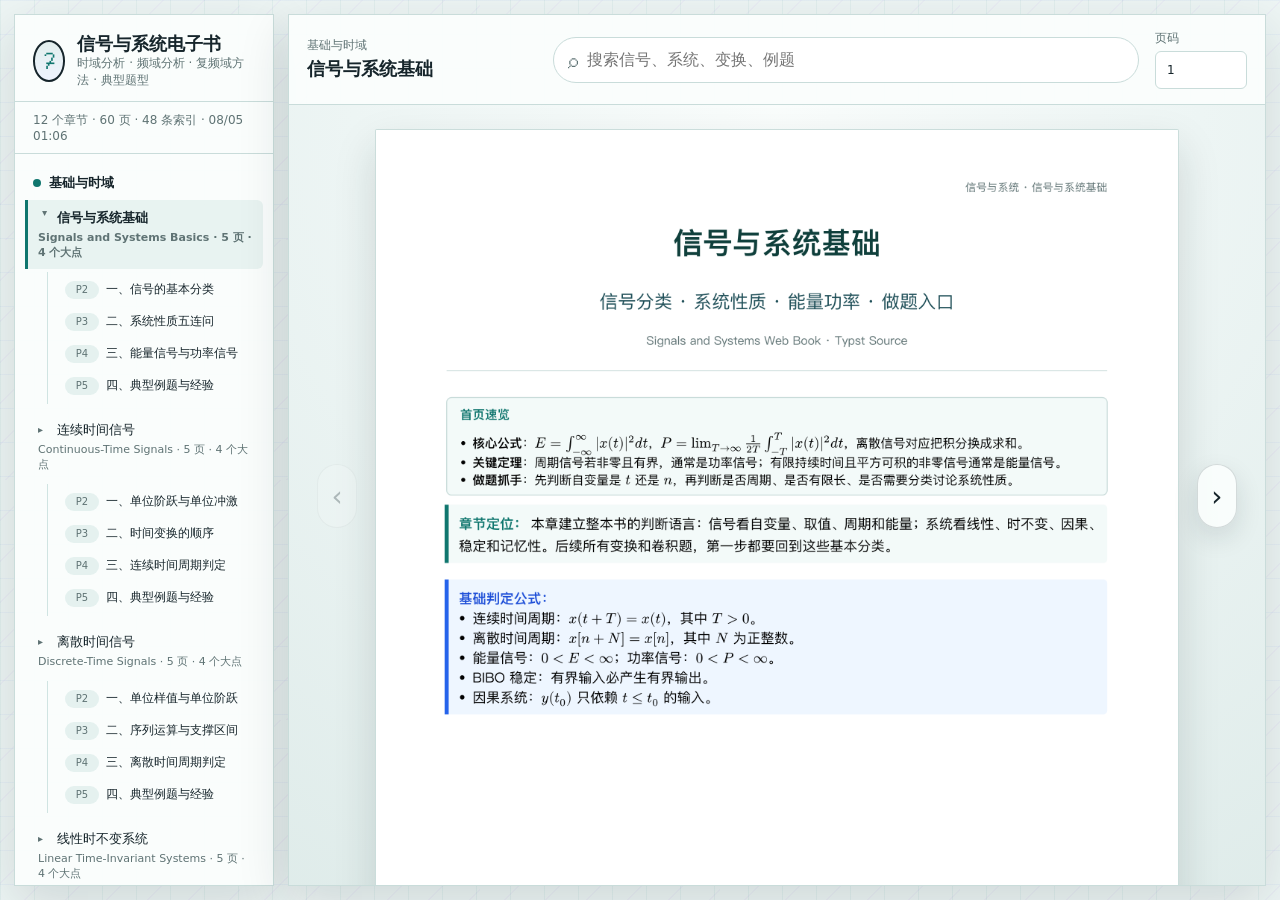
==== ebook/index.html @ aab7382a "Publish signals and systems ebook" ====
<!doctype html>
<html lang="zh-CN">
  <head>
    <meta charset="utf-8" />
    <meta name="viewport" content="width=device-width, initial-scale=1" />
    <title>信号与系统电子书</title>
    <link rel="stylesheet" href="./style.css?v=20260805-signals-systems-v2" />
  </head>
  <body>
    <div class="app-shell">
      <aside class="library-panel" aria-label="电子书目录">
        <header class="brand">
          <div class="brand-mark" aria-hidden="true">ℱ</div>
          <div>
            <h1>信号与系统电子书</h1>
            <p id="bookSubtitle">时域分析 · 频域分析 · 复频域方法</p>
          </div>
        </header>
        <div class="library-meta" id="libraryMeta"></div>
        <nav class="toc" id="toc" aria-label="章节目录"></nav>
      </aside>

      <main class="reader-panel">
        <header class="reader-toolbar">
          <div class="reader-title">
            <p class="eyebrow" id="currentCategory">目录</p>
            <h2 id="currentTitle">正在加载</h2>
          </div>
          <div class="toolbar-search" id="searchBox">
            <label class="search-field" for="searchInput">
              <span aria-hidden="true">⌕</span>
              <input id="searchInput" type="search" autocomplete="off" placeholder="搜索信号、系统、变换、例题" />
            </label>
            <div class="search-popover" id="searchPopover">
              <div class="subject-tabs" id="subjectTabs" role="list"></div>
              <div class="search-summary" id="searchSummary"></div>
              <div class="search-results" id="searchResults"></div>
            </div>
          </div>
          <div class="reader-actions">
            <label class="page-jump">
              <span>页码</span>
              <input id="pageInput" type="number" min="1" value="1" />
            </label>
          </div>
        </header>
        <section class="viewer-wrap" id="viewerWrap" aria-label="电子书阅读区">
          <div class="paper-stage" id="paperStage">
            <button class="page-nav-button page-nav-button--prev" id="prevPageButton" type="button" title="上一页">‹</button>
            <div class="page-stack" id="pageStack" aria-label="连续页面"></div>
            <button class="page-nav-button page-nav-button--next" id="nextPageButton" type="button" title="下一页">›</button>
          </div>
        </section>
      </main>
    </div>

    <script src="./data.js?v=20260805-signals-systems-v2"></script>
    <script src="./app.js?v=20260805-signals-systems-v2" defer></script>
  </body>
</html>
---- ebook/style.css ----
:root {
  color-scheme: light;
  --paper: #edf5f4;
  --surface: #fbfefd;
  --ink: #16252b;
  --muted: #5f7374;
  --line: #c9dcda;
  --blue: #2563eb;
  --amber: #d97706;
  --green: #0f766e;
  --red: #dc2626;
  --violet: #7c3aed;
  --shadow: 0 16px 48px rgba(18, 37, 43, 0.14);
  font-family: "PingFang SC", "Hiragino Sans GB", "Microsoft YaHei", system-ui, sans-serif;
}

* {
  box-sizing: border-box;
}

body {
  margin: 0;
  min-height: 100vh;
  background:
    linear-gradient(90deg, rgba(15, 118, 110, 0.055) 1px, transparent 1px),
    linear-gradient(180deg, rgba(37, 99, 235, 0.045) 1px, transparent 1px),
    repeating-linear-gradient(135deg, transparent 0 28px, rgba(124, 58, 237, 0.035) 28px 29px),
    var(--paper);
  background-size: 34px 34px, 34px 34px, 240px 240px, auto;
  color: var(--ink);
}

button,
input {
  font: inherit;
}

button {
  border: 1px solid var(--ink);
  background: var(--ink);
  color: #fbfefd;
  min-height: 36px;
  border-radius: 6px;
  padding: 0 13px;
  cursor: pointer;
}

button:hover,
button:focus-visible {
  transform: translateY(-1px);
  box-shadow: 0 8px 18px rgba(18, 37, 43, 0.17);
}

input {
  width: 100%;
  border: 1px solid var(--line);
  border-radius: 6px;
  background: #fff;
  color: var(--ink);
  min-height: 38px;
  padding: 0 11px;
  outline: none;
}

input:focus {
  border-color: var(--blue);
  box-shadow: 0 0 0 3px rgba(37, 99, 235, 0.12);
}

.app-shell {
  display: grid;
  grid-template-columns: minmax(260px, 20vw) minmax(680px, 1fr);
  gap: 14px;
  height: 100vh;
  padding: 14px;
}

.library-panel,
.reader-panel {
  min-height: 0;
  background: rgba(251, 254, 253, 0.94);
  border: 1px solid var(--line);
  box-shadow: var(--shadow);
}

.library-panel {
  display: flex;
  flex-direction: column;
  overflow: hidden;
}

.brand {
  display: flex;
  gap: 12px;
  align-items: center;
  padding: 18px 18px 12px;
  border-bottom: 1px solid var(--line);
}

.brand-mark {
  display: grid;
  width: 42px;
  height: 42px;
  place-items: center;
  border: 2px solid var(--ink);
  border-radius: 50%;
  background:
    linear-gradient(180deg, rgba(15, 118, 110, 0.12), rgba(37, 99, 235, 0.08)),
    #fff;
  font-size: 26px;
  font-family: Georgia, "Times New Roman", serif;
  color: var(--green);
}

.brand h1 {
  margin: 0;
  font-size: 18px;
  line-height: 1.2;
}

.brand p,
.eyebrow,
.library-meta,
.search-summary {
  margin: 0;
  color: var(--muted);
  font-size: 12px;
}

.library-meta {
  padding: 10px 18px;
  border-bottom: 1px solid var(--line);
}

.toc {
  overflow: auto;
  padding: 8px 10px 16px;
}

.category-block {
  margin-top: 8px;
}

.category-title {
  display: flex;
  align-items: center;
  gap: 8px;
  margin: 12px 8px 8px;
  font-size: 13px;
  font-weight: 700;
}

.category-dot {
  width: 8px;
  height: 8px;
  border-radius: 50%;
  background: var(--blue);
}

.toc-document {
  margin: 2px 0;
}

.toc-button {
  display: block;
  width: 100%;
  border: 0;
  border-left: 3px solid transparent;
  border-radius: 0 6px 6px 0;
  background: transparent;
  color: var(--ink);
  text-align: left;
  padding: 9px 10px;
  min-height: 0;
  box-shadow: none;
}

.toc-main-row {
  display: grid;
  grid-template-columns: 14px 1fr;
  gap: 5px;
  align-items: start;
}

.toc-chevron {
  color: var(--muted);
  font-size: 10px;
  line-height: 18px;
  transition: transform 120ms ease;
}

.toc-document.is-expanded .toc-chevron {
  transform: rotate(90deg);
}

.toc-button:hover,
.toc-button:focus-visible,
.toc-button.is-active {
  background: rgba(15, 118, 110, 0.075);
  transform: none;
  box-shadow: none;
}

.toc-button.is-active {
  border-left-color: var(--active-accent, var(--blue));
  font-weight: 700;
}

.toc-title {
  display: block;
  font-size: 13px;
  line-height: 1.35;
}

.toc-pages {
  display: block;
  margin-top: 3px;
  color: var(--muted);
  font-size: 11px;
}

.toc-sublist {
  display: grid;
  gap: 2px;
  margin: 3px 0 8px 22px;
  padding: 3px 0 3px 9px;
  border-left: 1px solid rgba(15, 118, 110, 0.18);
}

.toc-section-button {
  display: grid;
  grid-template-columns: 34px 1fr;
  align-items: start;
  gap: 7px;
  width: 100%;
  min-height: 0;
  padding: 6px 8px;
  border: 0;
  border-radius: 6px;
  background: transparent;
  color: var(--ink);
  text-align: left;
  box-shadow: none;
}

.toc-section-button:hover,
.toc-section-button:focus-visible,
.toc-section-button.is-active {
  background: rgba(15, 118, 110, 0.075);
  transform: none;
  box-shadow: none;
}

.toc-section-button.is-active {
  color: var(--active-accent, var(--blue));
  font-weight: 700;
}

.toc-section-page {
  display: inline-flex;
  align-items: center;
  justify-content: center;
  min-width: 30px;
  border-radius: 999px;
  background: rgba(15, 118, 110, 0.09);
  color: var(--muted);
  font-size: 10px;
  line-height: 18px;
}

.toc-section-button.is-active .toc-section-page {
  background: var(--active-accent, var(--blue));
  color: #fbfefd;
}

.toc-section-title {
  font-size: 12px;
  line-height: 1.45;
}

.reader-panel {
  display: flex;
  flex-direction: column;
  overflow: hidden;
}

.reader-toolbar {
  position: relative;
  z-index: 30;
  display: flex;
  align-items: center;
  justify-content: space-between;
  gap: 16px;
  padding: 15px 18px;
  border-bottom: 1px solid var(--line);
}

.reader-title {
  min-width: 230px;
  max-width: 32%;
}

.reader-toolbar h2 {
  margin: 3px 0 0;
  font-size: 18px;
  line-height: 1.35;
  overflow: hidden;
  text-overflow: ellipsis;
  white-space: nowrap;
}

.reader-actions {
  display: flex;
  align-items: end;
  gap: 10px;
}

.page-jump {
  display: grid;
  gap: 4px;
  width: 92px;
  color: var(--muted);
  font-size: 12px;
}

.viewer-wrap {
  position: relative;
  z-index: 1;
  flex: 1;
  min-height: 0;
  overflow: auto;
  background:
    radial-gradient(circle at top, rgba(251, 254, 253, 0.9), rgba(237, 245, 244, 0.84) 46%, rgba(219, 233, 231, 0.76)),
    var(--paper);
}

.paper-stage {
  position: relative;
  display: flex;
  align-items: flex-start;
  justify-content: center;
  min-height: 100%;
  padding: 34px 28px 52px;
}

.page-stack {
  display: grid;
  gap: 22px;
  width: min(100%, 1080px);
}

.page-sheet {
  position: relative;
  width: 100%;
  margin: 0;
  aspect-ratio: 210 / 297;
  contain: layout paint;
  content-visibility: auto;
  contain-intrinsic-size: 1080px 1528px;
  border: 1px solid rgba(201, 220, 218, 0.95);
  border-radius: 2px;
  background: #fff;
  box-shadow: 0 18px 42px rgba(18, 37, 43, 0.15);
  overflow: hidden;
}

.page-sheet::before {
  content: "正在加载页面";
  position: absolute;
  inset: 0;
  z-index: 1;
  display: grid;
  place-items: center;
  background:
    linear-gradient(105deg, rgba(255, 255, 255, 0) 32%, rgba(37, 99, 235, 0.06) 48%, rgba(255, 255, 255, 0) 64%),
    repeating-linear-gradient(0deg, #ffffff 0 34px, #eef7f6 34px 35px);
  background-size: 220% 100%, 100% 100%;
  color: rgba(95, 115, 116, 0.82);
  font-size: 13px;
  letter-spacing: 0;
  transition: opacity 140ms ease-out;
  animation: page-placeholder-sweep 1.8s ease-in-out infinite;
}

.page-sheet.is-loaded::before {
  opacity: 0;
  pointer-events: none;
}

.page-sheet.is-error::before {
  content: "页面加载失败";
  background: #fff5f7;
  color: var(--red);
  animation: none;
}

.page-image {
  position: relative;
  z-index: 2;
  display: block;
  width: 100%;
  height: 100%;
  object-fit: contain;
  background: #fff;
  opacity: 0;
  transition: opacity 120ms ease-out;
}

.page-image.is-loaded {
  opacity: 1;
}

.page-retry {
  position: absolute;
  z-index: 4;
  left: 50%;
  top: calc(50% + 34px);
  display: none;
  transform: translateX(-50%);
  border-color: var(--red);
  background: var(--red);
  box-shadow: 0 12px 28px rgba(220, 38, 38, 0.18);
}

.page-sheet.is-error .page-retry {
  display: inline-flex;
  align-items: center;
}

@keyframes page-placeholder-sweep {
  0% {
    background-position: 120% 0, 0 0;
  }
  100% {
    background-position: -120% 0, 0 0;
  }
}

.page-nav-button {
  position: sticky;
  top: 46%;
  z-index: 3;
  display: grid;
  place-items: center;
  width: 42px;
  height: 64px;
  min-height: 0;
  margin-top: 36vh;
  border: 1px solid rgba(18, 37, 43, 0.16);
  border-radius: 999px;
  background: rgba(251, 254, 253, 0.88);
  color: var(--ink);
  font-size: 28px;
  box-shadow: 0 10px 26px rgba(18, 37, 43, 0.12);
}

.page-nav-button:hover,
.page-nav-button:focus-visible {
  background: #fff;
}

.page-nav-button:disabled {
  opacity: 0.28;
  cursor: default;
  transform: none;
  box-shadow: none;
}

.page-nav-button--prev {
  margin-right: 18px;
}

.page-nav-button--next {
  margin-left: 18px;
}

.toolbar-search {
  position: relative;
  flex: 1 1 560px;
  max-width: 760px;
  min-width: 280px;
}

.search-field {
  display: flex;
  align-items: center;
  gap: 9px;
  width: 100%;
  min-height: 46px;
  padding: 0 14px;
  border: 1px solid var(--line);
  border-radius: 999px;
  background: #fff;
  box-shadow: inset 0 0 0 1px rgba(255, 255, 255, 0.5);
}

.search-field span {
  color: var(--muted);
  font-size: 20px;
  line-height: 1;
}

.search-field input {
  min-height: 42px;
  border: 0;
  border-radius: 0;
  padding: 0;
  background: transparent;
}

.search-field input:focus {
  box-shadow: none;
}

.toolbar-search:focus-within .search-field,
.toolbar-search.is-open .search-field {
  border-color: var(--blue);
  box-shadow: 0 0 0 3px rgba(37, 99, 235, 0.12);
}

.search-popover {
  position: absolute;
  z-index: 20;
  top: calc(100% + 9px);
  left: 0;
  right: 0;
  display: none;
  max-height: min(58vh, 560px);
  overflow: auto;
  padding: 12px;
  border: 1px solid var(--line);
  border-radius: 12px;
  background: rgba(251, 254, 253, 0.98);
  box-shadow: 0 24px 60px rgba(18, 37, 43, 0.24);
}

.toolbar-search.is-open .search-popover {
  display: block;
}

.subject-tabs {
  display: flex;
  flex-wrap: wrap;
  gap: 8px;
  margin-top: 12px;
}

.subject-tab {
  border: 1px solid var(--line);
  background: #fff;
  color: var(--ink);
  min-height: 30px;
  border-radius: 999px;
  padding: 0 10px;
  box-shadow: none;
}

.subject-tab:hover,
.subject-tab:focus-visible,
.subject-tab.is-active {
  transform: none;
  box-shadow: none;
  border-color: var(--tab-accent, var(--ink));
}

.subject-tab.is-active {
  color: #fff;
  background: var(--tab-accent, var(--ink));
}

.search-summary {
  margin-top: 14px;
  min-height: 18px;
}

.search-results {
  overflow: auto;
  margin: 10px 0 0;
  padding: 0 4px 8px;
}

.result-item {
  width: 100%;
  border: 1px solid var(--line);
  border-left: 4px solid var(--result-accent, var(--blue));
  border-radius: 8px;
  background: #fff;
  color: var(--ink);
  padding: 11px 12px;
  margin-bottom: 10px;
  text-align: left;
  min-height: 0;
  box-shadow: none;
}

.result-item:hover,
.result-item:focus-visible {
  transform: none;
  box-shadow: 0 8px 18px rgba(18, 37, 43, 0.1);
}

.result-title {
  display: block;
  font-weight: 700;
  line-height: 1.35;
}

.result-meta {
  display: block;
  margin-top: 4px;
  color: var(--muted);
  font-size: 12px;
}

.result-snippet {
  display: block;
  margin-top: 8px;
  color: #403c36;
  font-size: 13px;
  line-height: 1.55;
}

mark {
  background: rgba(217, 119, 6, 0.26);
  color: inherit;
  padding: 0 2px;
  border-radius: 3px;
}

.empty-state {
  padding: 18px 4px;
  color: var(--muted);
  font-size: 13px;
  line-height: 1.6;
}

@media (max-width: 1180px) {
  .app-shell {
    grid-template-columns: 245px minmax(420px, 1fr);
  }
}

@media (max-width: 780px) {
  .app-shell {
    display: flex;
    flex-direction: column;
    height: auto;
    min-height: 100vh;
  }

  .library-panel {
    max-height: 360px;
  }

  .reader-panel {
    min-height: 72vh;
  }

  .reader-toolbar {
    align-items: stretch;
    flex-direction: column;
  }

  .reader-title {
    max-width: none;
  }

  .reader-actions {
    justify-content: space-between;
  }

  .toolbar-search {
    max-width: none;
    min-width: 0;
  }

  .search-popover {
    max-height: 52vh;
  }
}
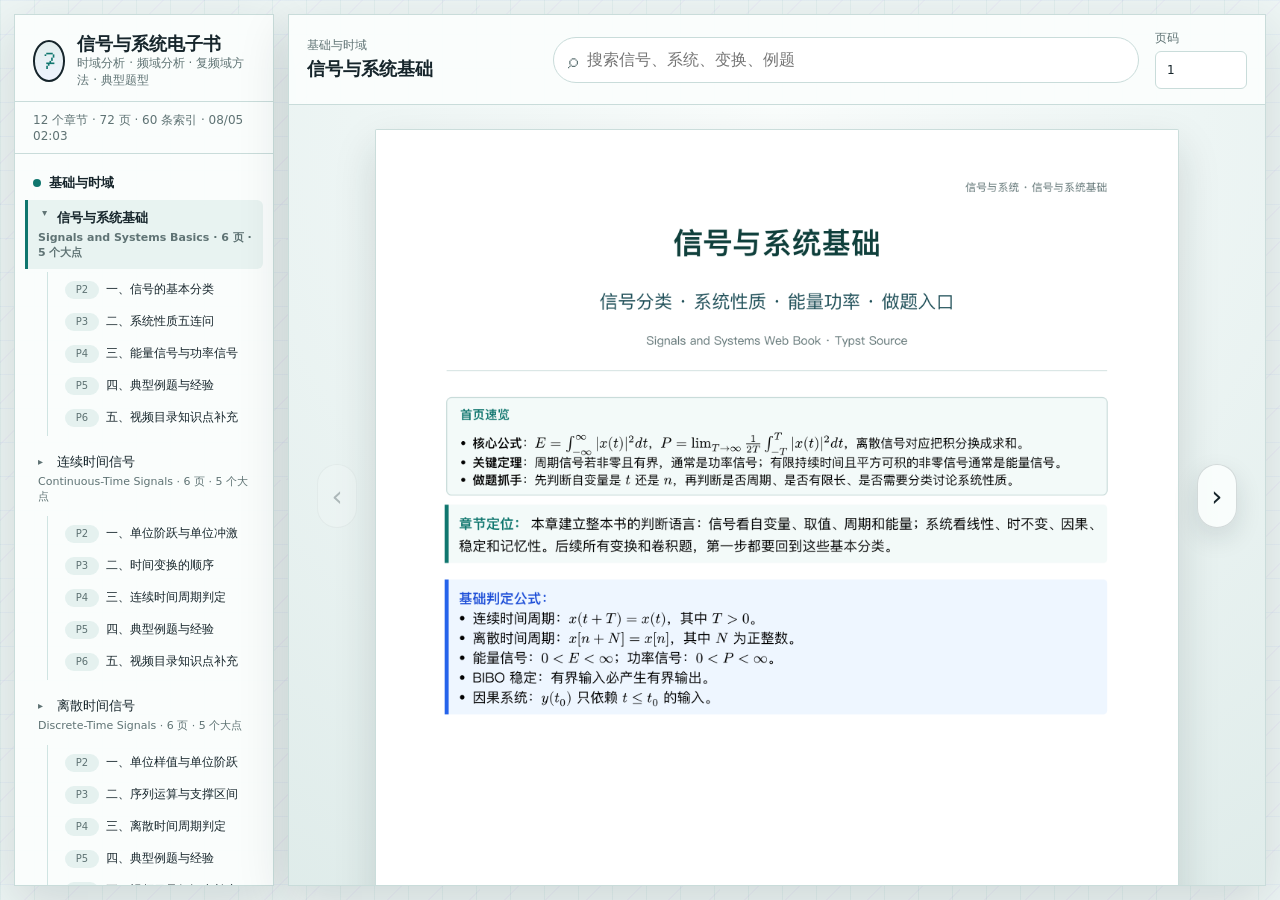
==== commit 6d7c0abc: "Add video course outline supplements" ====
--- a/ebook/index.html
+++ b/ebook/index.html
@@ -4,7 +4,7 @@
     <meta charset="utf-8" />
     <meta name="viewport" content="width=device-width, initial-scale=1" />
     <title>信号与系统电子书</title>
-    <link rel="stylesheet" href="./style.css?v=20260805-signals-systems-v2" />
+    <link rel="stylesheet" href="./style.css?v=20260805-signals-systems-v3" />
   </head>
   <body>
     <div class="app-shell">
@@ -54,7 +54,7 @@
       </main>
     </div>
 
-    <script src="./data.js?v=20260805-signals-systems-v2"></script>
-    <script src="./app.js?v=20260805-signals-systems-v2" defer></script>
+    <script src="./data.js?v=20260805-signals-systems-v3"></script>
+    <script src="./app.js?v=20260805-signals-systems-v3" defer></script>
   </body>
 </html>
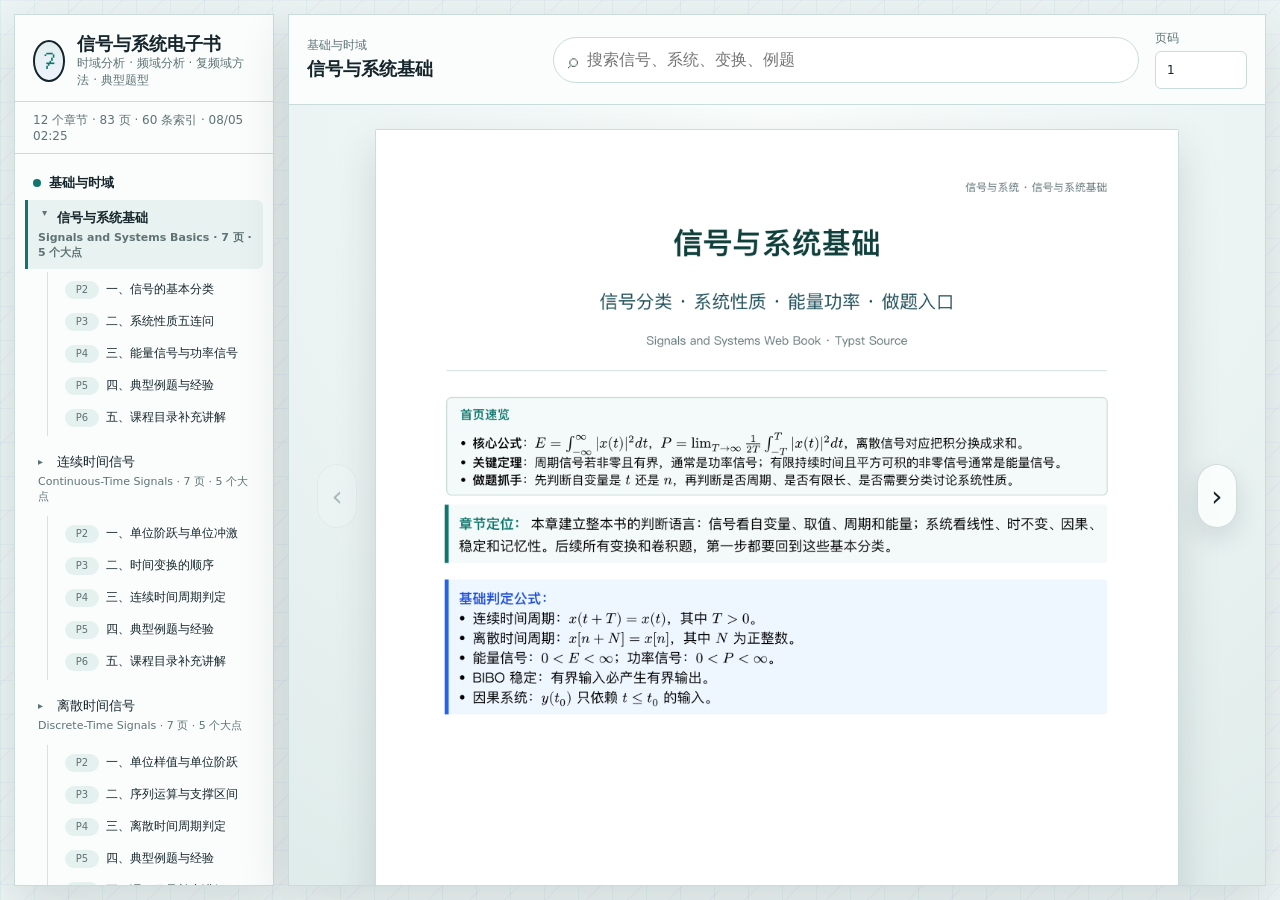
==== commit e57203e6: "Expand video course explanations" ====
--- a/ebook/index.html
+++ b/ebook/index.html
@@ -4,7 +4,7 @@
     <meta charset="utf-8" />
     <meta name="viewport" content="width=device-width, initial-scale=1" />
     <title>信号与系统电子书</title>
-    <link rel="stylesheet" href="./style.css?v=20260805-signals-systems-v3" />
+    <link rel="stylesheet" href="./style.css?v=20260805-signals-systems-v5" />
   </head>
   <body>
     <div class="app-shell">
@@ -54,7 +54,7 @@
       </main>
     </div>
 
-    <script src="./data.js?v=20260805-signals-systems-v3"></script>
-    <script src="./app.js?v=20260805-signals-systems-v3" defer></script>
+    <script src="./data.js?v=20260805-signals-systems-v5"></script>
+    <script src="./app.js?v=20260805-signals-systems-v5" defer></script>
   </body>
 </html>
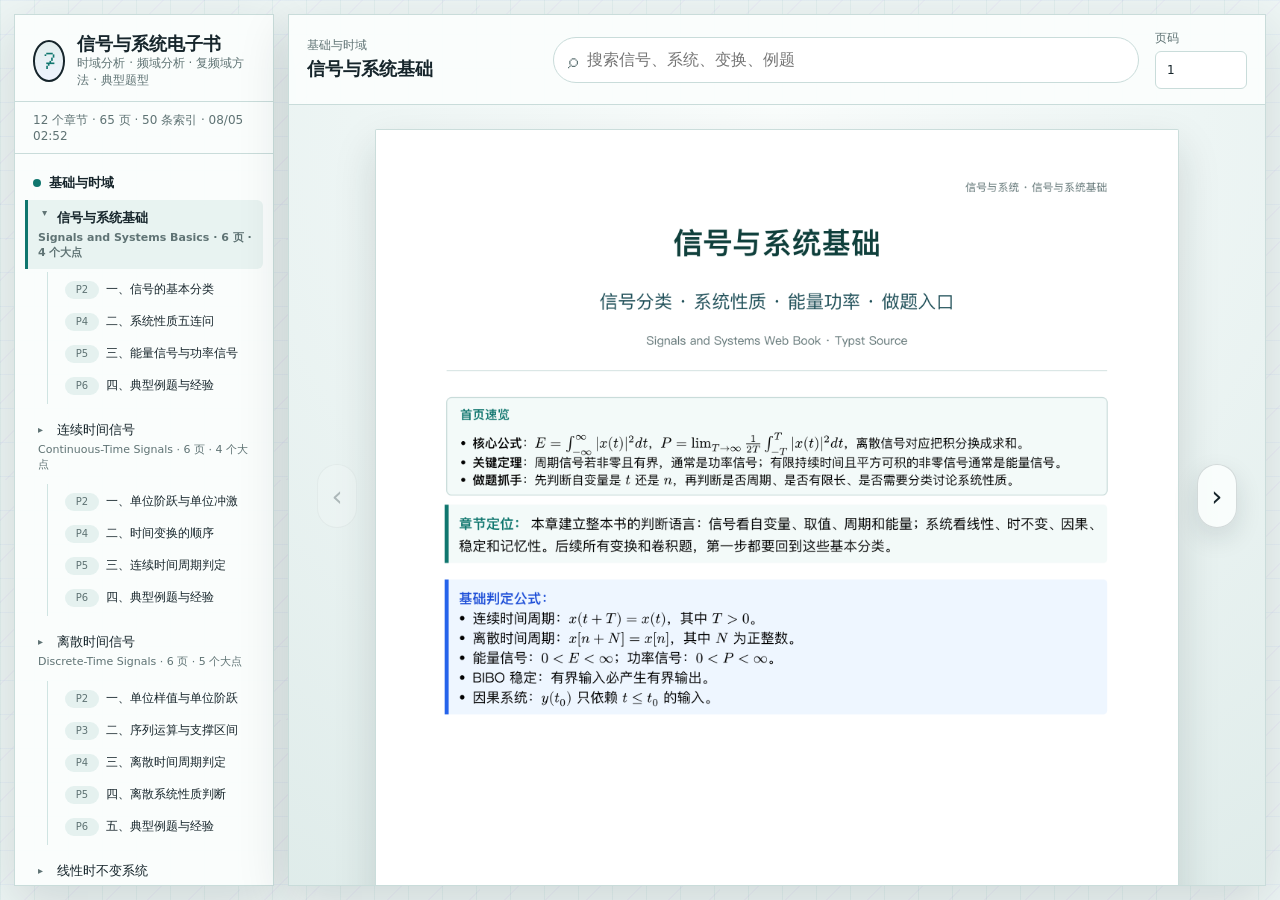
==== commit df63e662: "Integrate course topics into chapters" ====
--- a/ebook/index.html
+++ b/ebook/index.html
@@ -4,7 +4,7 @@
     <meta charset="utf-8" />
     <meta name="viewport" content="width=device-width, initial-scale=1" />
     <title>信号与系统电子书</title>
-    <link rel="stylesheet" href="./style.css?v=20260805-signals-systems-v5" />
+    <link rel="stylesheet" href="./style.css?v=20260805-signals-systems-v6" />
   </head>
   <body>
     <div class="app-shell">
@@ -54,7 +54,7 @@
       </main>
     </div>
 
-    <script src="./data.js?v=20260805-signals-systems-v5"></script>
-    <script src="./app.js?v=20260805-signals-systems-v5" defer></script>
+    <script src="./data.js?v=20260805-signals-systems-v6"></script>
+    <script src="./app.js?v=20260805-signals-systems-v6" defer></script>
   </body>
 </html>
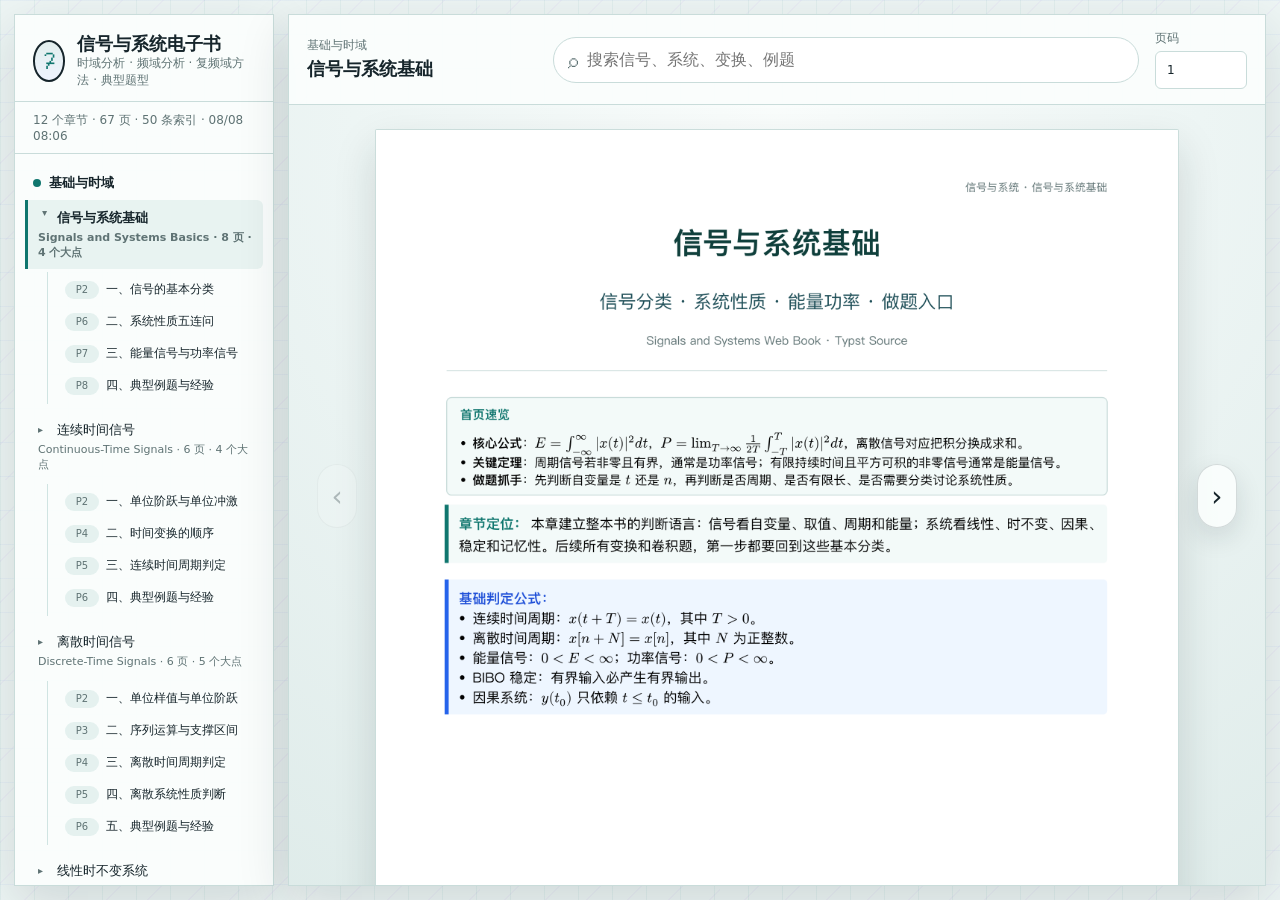
==== commit a0354e97: "Fix ebook entry asset version" ====
--- a/ebook/index.html
+++ b/ebook/index.html
@@ -4,7 +4,7 @@
     <meta charset="utf-8" />
     <meta name="viewport" content="width=device-width, initial-scale=1" />
     <title>信号与系统电子书</title>
-    <link rel="stylesheet" href="./style.css?v=20260805-signals-systems-v6" />
+    <link rel="stylesheet" href="./style.css?v=20260808-signals-systems-v7" />
   </head>
   <body>
     <div class="app-shell">
@@ -54,7 +54,7 @@
       </main>
     </div>
 
-    <script src="./data.js?v=20260805-signals-systems-v6"></script>
-    <script src="./app.js?v=20260805-signals-systems-v6" defer></script>
+    <script src="./data.js?v=20260808-signals-systems-v7"></script>
+    <script src="./app.js?v=20260808-signals-systems-v7" defer></script>
   </body>
 </html>
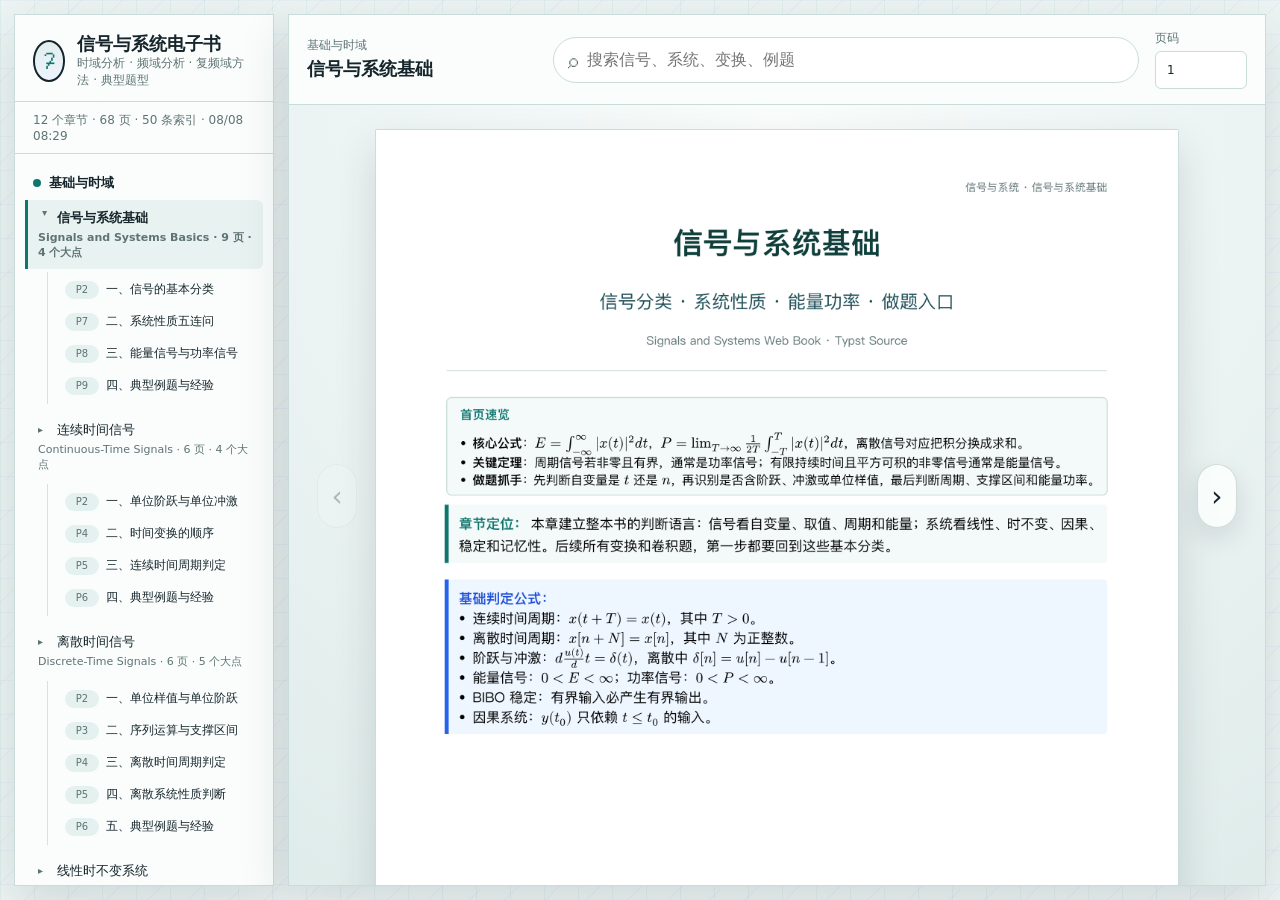
==== commit a52cfe12: "Add step and impulse signal basics" ====
--- a/ebook/index.html
+++ b/ebook/index.html
@@ -4,7 +4,7 @@
     <meta charset="utf-8" />
     <meta name="viewport" content="width=device-width, initial-scale=1" />
     <title>信号与系统电子书</title>
-    <link rel="stylesheet" href="./style.css?v=20260808-signals-systems-v7" />
+    <link rel="stylesheet" href="./style.css?v=20260808-signals-systems-v8" />
   </head>
   <body>
     <div class="app-shell">
@@ -54,7 +54,7 @@
       </main>
     </div>
 
-    <script src="./data.js?v=20260808-signals-systems-v7"></script>
-    <script src="./app.js?v=20260808-signals-systems-v7" defer></script>
+    <script src="./data.js?v=20260808-signals-systems-v8"></script>
+    <script src="./app.js?v=20260808-signals-systems-v8" defer></script>
   </body>
 </html>
